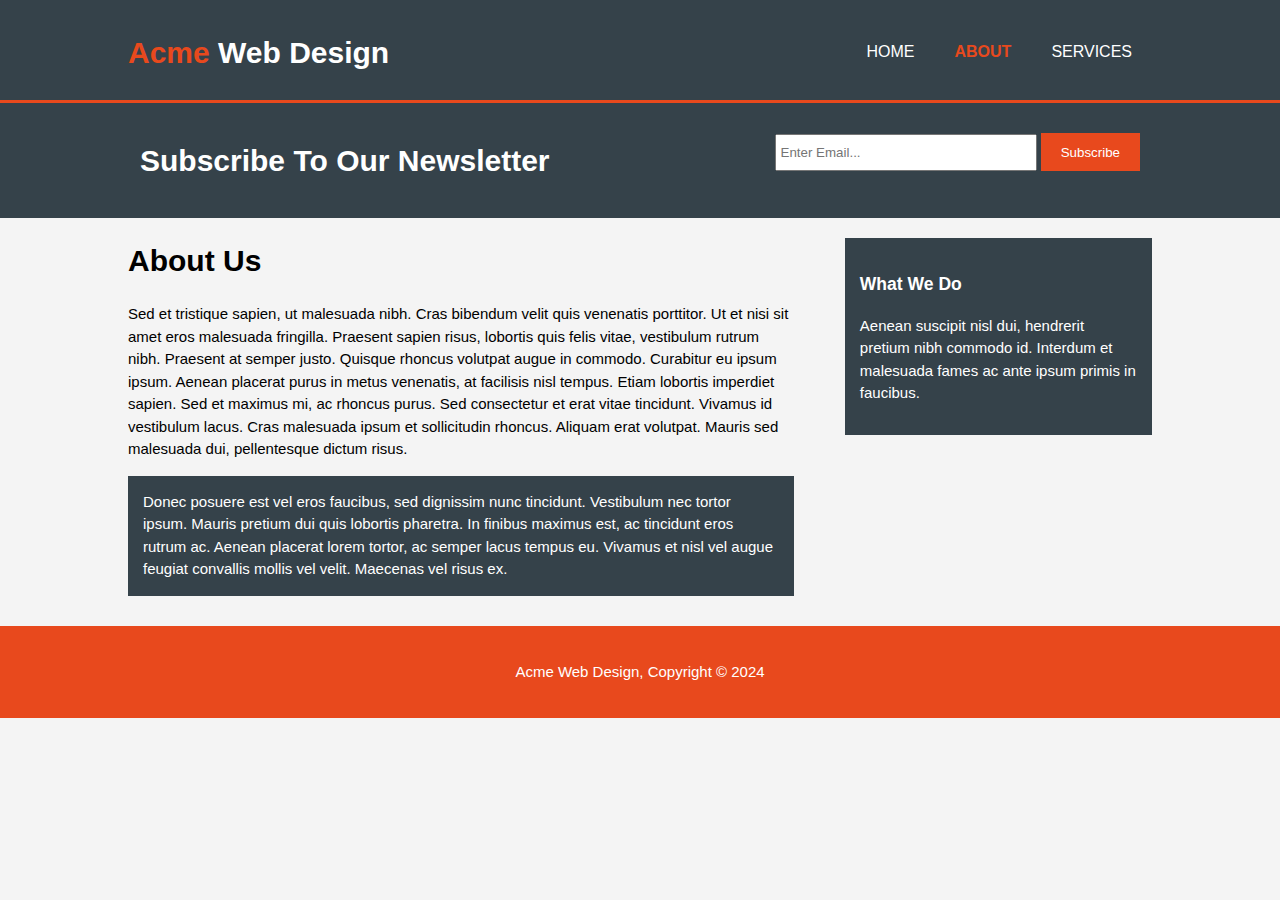
==== Website Project/JET-lab3-html-website/about.html @ ab47f1ed "Followed the video tutorial" ====
<!DOCTYPE html>
<html>
    <head>
        <meta charset="utf-8">
        <meta name="viewport" content="width=device-width">
        <meta name="decription" content="Affordable and professional web design">
        <meta name="keywords" content="web design, affordable web, professional">
        <meta name="author" content="Joshua Tourigny"> 
        <title> Acme Web Design | About </title>
        <link rel="stylesheet" href="./css/style.css">
    </head>
    <body>
        <header>
            <div class="container">
                <div id="branding">
                    <h1><span class="highlight">Acme</span> Web Design</h1>
                </div>
                <nav>
                    <ul>
                        <li><a href="index.html">Home</a> </li>
                        <li class="current"><a href="about.html">About</a> </li>
                        <li><a href="services.html">Services</a> </li>
                    </ul>
                </nav>
            </div>
        </header>

        <section id="newsletter">
            <div class="container">
                <h1>Subscribe To Our Newsletter</h1>
                <form>
                    <input type="email" placeholder="Enter Email...">
                    <button type="submit" class="button_1">Subscribe</button>
                </form>
            </div>
        </section>

        <section id="main">
            <div class="container">
                <article id="main-col">
                    <h1 class="page-title">About Us</h1>
                    <p>
                        Sed et tristique sapien, ut malesuada nibh. Cras bibendum velit quis venenatis porttitor. Ut et nisi sit amet eros malesuada fringilla. Praesent sapien risus, lobortis quis felis vitae, vestibulum rutrum nibh. Praesent at semper justo. Quisque rhoncus volutpat augue in commodo. Curabitur eu ipsum ipsum. Aenean placerat purus in metus venenatis, at facilisis nisl tempus. Etiam lobortis imperdiet sapien. Sed et maximus mi, ac rhoncus purus. Sed consectetur et erat vitae tincidunt. Vivamus id vestibulum lacus. Cras malesuada ipsum et sollicitudin rhoncus. Aliquam erat volutpat. Mauris sed malesuada dui, pellentesque dictum risus.
                    </p>
                    <p class="dark">
                        Donec posuere est vel eros faucibus, sed dignissim nunc tincidunt. Vestibulum nec tortor ipsum. Mauris pretium dui quis lobortis pharetra. In finibus maximus est, ac tincidunt eros rutrum ac. Aenean placerat lorem tortor, ac semper lacus tempus eu. Vivamus et nisl vel augue feugiat convallis mollis vel velit. Maecenas vel risus ex.
                    </p>
                </article>

                <aside id="sidebar">
                    <div class="dark">
                        <h3>What We Do</h3>
                        <p>
                            Aenean suscipit nisl dui, hendrerit pretium nibh commodo id. Interdum et malesuada fames ac ante ipsum primis in faucibus.
                        </p>
                    </div>
                </aside>
            </div>
        </section>

        <footer>
            <p>Acme Web Design, Copyright &copy; 2024</p>
        </footer>
    </body>
</html>
---- Website Project/JET-lab3-html-website/css/style.css ----
body{
    font: 15px/1.5 Arial, Helvetica, sans-serif;
    padding:0;
    margin:0;
    background-color:#f4f4f4
}

/* Global */
.container{
    width:80%;   
    margin:auto;
    overflow:hidden;
}

header ul{
    margin:0;
    padding:0;
}

.button_1{
    height:38px;
    background:#e8491d;
    border:0;
    padding-left:20px;
    padding-right:20px;
    color:#ffffff;   
}

.dark{
    padding:15px;
    background:#35424a;
    color:#ffffff;
    margin-top:10px;
    margin-bottom:10px;
}

/* Header **/
header{
    background:#35424a;
    color:#ffffff;
    padding-top:30px;
    min-height:70px;
    border-bottom:#e8491d 3px solid;
}

header a{
    color:#ffffff;
    text-decoration:none;
    text-transform: uppercase;
    font-size:16px;
}

header li{
    float:left;
    display:inline;
    padding: 0 20px 0 20px;
}

header #branding{
    float:left;
}

header #branding h1{
    margin:0;
}

header nav{
    float:right;
    margin-top:10px;
}

header .highlight, header .current a{
    color:#e8491d;
    font-weight:bold;
}

header a:hover{
    color:#cccccc;
    font-weight:bold;
}

/* Showcase */
#showcase{
    min-height:400px;
    background:url('../img/showcase.png') no-repeat 0;
    text-align:center;
    color:#ffffff;
}

#showcase{
    margin-top:100px;
    font-size:55px;
    margin-bottom:10px;
}

#showcase p{
    font-size:20px;
}

/* Newsletter */
#newsletter{
    padding:15px;
    color:#ffffff;
    background:#35424a;
}

#newsletter h1{
    float:left;
}

#newsletter form{
    float:right;
    margin-top:15px;
}

#newsletter input[type="email"]{
    padding:4px;
    height:25px;
    width:250px;
}

/* Boxes */
#boxes{
    margin-top:20px;
}

#boxes .box{
    float:left;
    text-align: center;
    width:30%;
    padding:10px;
}

#boxes .box img{
    width:90px;
}

/* Sidebar */
aside#sidebar{
    float:right;
    width:30%;
    margin-top:10px;
}

aside#sidebar .quote input, aside#sidebar .quote textarea{
    width:90%;
    padding:5px;

}

/* Main-col */
article#main-col{
    float:left;
    width:65%;
}

/* Services */
ul#services li{
    list-style: none;
    padding:20px;
    border: #cccccc solid 1px;
    margin-bottom:5px;
    background:#e6e6e6;

}

footer{
    padding:20px;
    margin-top:20px;
    color:#ffffff;
    background-color:#e8491d;
    text-align: center;
}

/* Media Queries */
@media(max-width: 768px){
    header #branding,
    header nav,
    header nav li,
    #newsletter h1,
    #newsletter form,
    #boxes .box,
    article#main-col,
    aside#sidebar{
        float:none;
        text-align:center;
        width:100%;
    }

    header{
        padding-bottom:20px;
    }

    #showcase h1{
        margin-top:40px;
    }

    #newsletter button, .quote button{
        display:block;
        width:100%;
    }

    #newsletter form input[type="email"], .quote input, .quote textarea{
        width:100%;
        margin-bottom:5px;
    }
}
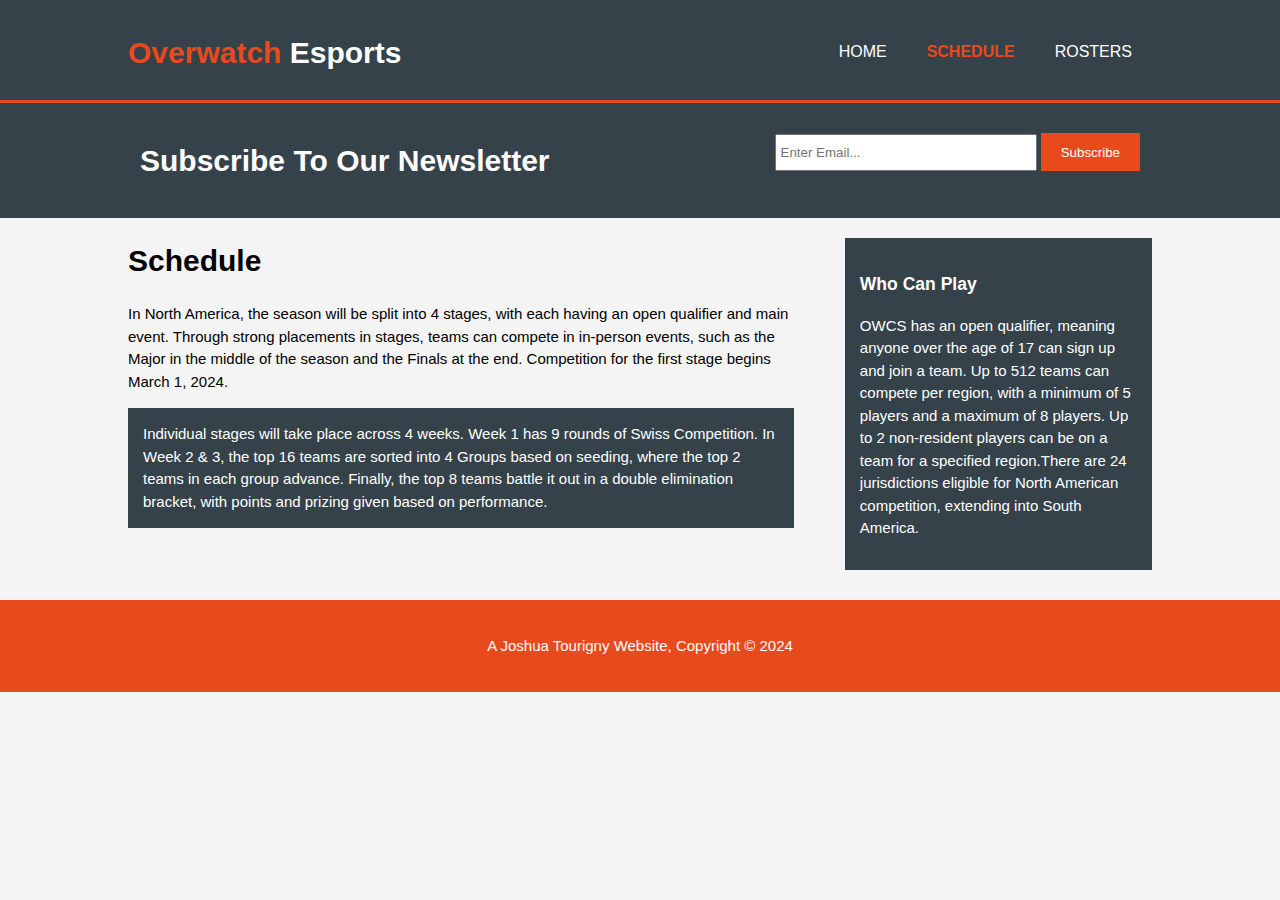
==== commit bdbf4d3f: "Personalized website. Changed Text and Images." ====
--- a/Website Project/JET-lab3-html-website/about.html
+++ b/Website Project/JET-lab3-html-website/about.html
@@ -5,25 +5,26 @@
         <meta name="viewport" content="width=device-width">
         <meta name="decription" content="Affordable and professional web design">
         <meta name="keywords" content="web design, affordable web, professional">
-        <meta name="author" content="Joshua Tourigny"> 
-        <title> Acme Web Design | About </title>
+        <meta name="author" content="Joshua Tourigny">
+        <title> OWCS | Schedule </title>
         <link rel="stylesheet" href="./css/style.css">
     </head>
     <body>
         <header>
             <div class="container">
                 <div id="branding">
-                    <h1><span class="highlight">Acme</span> Web Design</h1>
+                    <h1><span class="highlight">Overwatch</span> Esports</h1>
                 </div>
                 <nav>
                     <ul>
                         <li><a href="index.html">Home</a> </li>
-                        <li class="current"><a href="about.html">About</a> </li>
-                        <li><a href="services.html">Services</a> </li>
+                        <li class="current"><a href="about.html">Schedule</a> </li>
+                        <li><a href="services.html">Rosters</a> </li>
                     </ul>
                 </nav>
             </div>
         </header>
+
 
         <section id="newsletter">
             <div class="container">
@@ -35,31 +36,34 @@
             </div>
         </section>
 
+
         <section id="main">
             <div class="container">
                 <article id="main-col">
-                    <h1 class="page-title">About Us</h1>
+                    <h1 class="page-title">Schedule</h1>
                     <p>
-                        Sed et tristique sapien, ut malesuada nibh. Cras bibendum velit quis venenatis porttitor. Ut et nisi sit amet eros malesuada fringilla. Praesent sapien risus, lobortis quis felis vitae, vestibulum rutrum nibh. Praesent at semper justo. Quisque rhoncus volutpat augue in commodo. Curabitur eu ipsum ipsum. Aenean placerat purus in metus venenatis, at facilisis nisl tempus. Etiam lobortis imperdiet sapien. Sed et maximus mi, ac rhoncus purus. Sed consectetur et erat vitae tincidunt. Vivamus id vestibulum lacus. Cras malesuada ipsum et sollicitudin rhoncus. Aliquam erat volutpat. Mauris sed malesuada dui, pellentesque dictum risus.
+                        In North America, the season will be split into 4 stages, with each having an open qualifier and main event. Through strong placements in stages, teams can compete in in-person events, such as the Major in the middle of the season and the Finals at the end. Competition for the first stage begins March 1, 2024.
                     </p>
                     <p class="dark">
-                        Donec posuere est vel eros faucibus, sed dignissim nunc tincidunt. Vestibulum nec tortor ipsum. Mauris pretium dui quis lobortis pharetra. In finibus maximus est, ac tincidunt eros rutrum ac. Aenean placerat lorem tortor, ac semper lacus tempus eu. Vivamus et nisl vel augue feugiat convallis mollis vel velit. Maecenas vel risus ex.
+                        Individual stages will take place across 4 weeks. Week 1 has 9 rounds of Swiss Competition. In Week 2 & 3, the top 16 teams are sorted into 4 Groups based on seeding, where the top 2 teams in each group advance. Finally, the top 8 teams battle it out in a double elimination bracket, with points and prizing given based on performance.
                     </p>
                 </article>
 
+
                 <aside id="sidebar">
                     <div class="dark">
-                        <h3>What We Do</h3>
+                        <h3>Who Can Play</h3>
                         <p>
-                            Aenean suscipit nisl dui, hendrerit pretium nibh commodo id. Interdum et malesuada fames ac ante ipsum primis in faucibus.
+                            OWCS has an open qualifier, meaning anyone over the age of 17 can sign up and join a team. Up to 512 teams can compete per region, with a minimum of 5 players and a maximum of 8 players.  Up to 2 non-resident players can be on a team for a specified region.There are 24 jurisdictions eligible for North American competition, extending into South America.
                         </p>
                     </div>
                 </aside>
             </div>
         </section>
 
+
         <footer>
-            <p>Acme Web Design, Copyright &copy; 2024</p>
+            <p>A Joshua Tourigny Website, Copyright &copy; 2024</p>
         </footer>
     </body>
-</html>+</html>
--- a/Website Project/JET-lab3-html-website/css/style.css
+++ b/Website Project/JET-lab3-html-website/css/style.css
@@ -5,17 +5,20 @@
     background-color:#f4f4f4
 }
 
+
 /* Global */
 .container{
-    width:80%;   
+    width:80%;  
     margin:auto;
     overflow:hidden;
 }
+
 
 header ul{
     margin:0;
     padding:0;
 }
+
 
 .button_1{
     height:38px;
@@ -23,8 +26,9 @@
     border:0;
     padding-left:20px;
     padding-right:20px;
-    color:#ffffff;   
-}
+    color:#ffffff;  
+}
+
 
 .dark{
     padding:15px;
@@ -34,6 +38,7 @@
     margin-bottom:10px;
 }
 
+
 /* Header **/
 header{
     background:#35424a;
@@ -43,6 +48,7 @@
     border-bottom:#e8491d 3px solid;
 }
 
+
 header a{
     color:#ffffff;
     text-decoration:none;
@@ -50,42 +56,50 @@
     font-size:16px;
 }
 
+
 header li{
     float:left;
     display:inline;
     padding: 0 20px 0 20px;
 }
 
+
 header #branding{
     float:left;
 }
+
 
 header #branding h1{
     margin:0;
 }
+
 
 header nav{
     float:right;
     margin-top:10px;
 }
 
+
 header .highlight, header .current a{
     color:#e8491d;
     font-weight:bold;
 }
 
+
 header a:hover{
     color:#cccccc;
     font-weight:bold;
 }
 
+
 /* Showcase */
 #showcase{
     min-height:400px;
-    background:url('../img/showcase.png') no-repeat 0;
+    background:url('../img/owcs_banner4.png') no-repeat 0;
     text-align:center;
-    color:#ffffff;
-}
+    color:#1575be;
+}
+
 
 #showcase{
     margin-top:100px;
@@ -93,9 +107,11 @@
     margin-bottom:10px;
 }
 
+
 #showcase p{
     font-size:20px;
 }
+
 
 /* Newsletter */
 #newsletter{
@@ -104,14 +120,17 @@
     background:#35424a;
 }
 
+
 #newsletter h1{
     float:left;
 }
+
 
 #newsletter form{
     float:right;
     margin-top:15px;
 }
+
 
 #newsletter input[type="email"]{
     padding:4px;
@@ -119,11 +138,13 @@
     width:250px;
 }
 
+
 /* Boxes */
 #boxes{
     margin-top:20px;
 }
 
+
 #boxes .box{
     float:left;
     text-align: center;
@@ -131,9 +152,11 @@
     padding:10px;
 }
 
+
 #boxes .box img{
-    width:90px;
-}
+    width:210px;
+}
+
 
 /* Sidebar */
 aside#sidebar{
@@ -142,17 +165,21 @@
     margin-top:10px;
 }
 
+
 aside#sidebar .quote input, aside#sidebar .quote textarea{
     width:90%;
     padding:5px;
 
-}
+
+}
+
 
 /* Main-col */
 article#main-col{
     float:left;
     width:65%;
 }
+
 
 /* Services */
 ul#services li{
@@ -162,7 +189,14 @@
     margin-bottom:5px;
     background:#e6e6e6;
 
-}
+
+}
+
+
+ul#services li img{
+    width: 500px;
+}
+
 
 footer{
     padding:20px;
@@ -171,6 +205,7 @@
     background-color:#e8491d;
     text-align: center;
 }
+
 
 /* Media Queries */
 @media(max-width: 768px){
@@ -187,21 +222,25 @@
         width:100%;
     }
 
+
     header{
         padding-bottom:20px;
     }
 
+
     #showcase h1{
         margin-top:40px;
     }
+
 
     #newsletter button, .quote button{
         display:block;
         width:100%;
     }
 
+
     #newsletter form input[type="email"], .quote input, .quote textarea{
         width:100%;
         margin-bottom:5px;
     }
-}+}
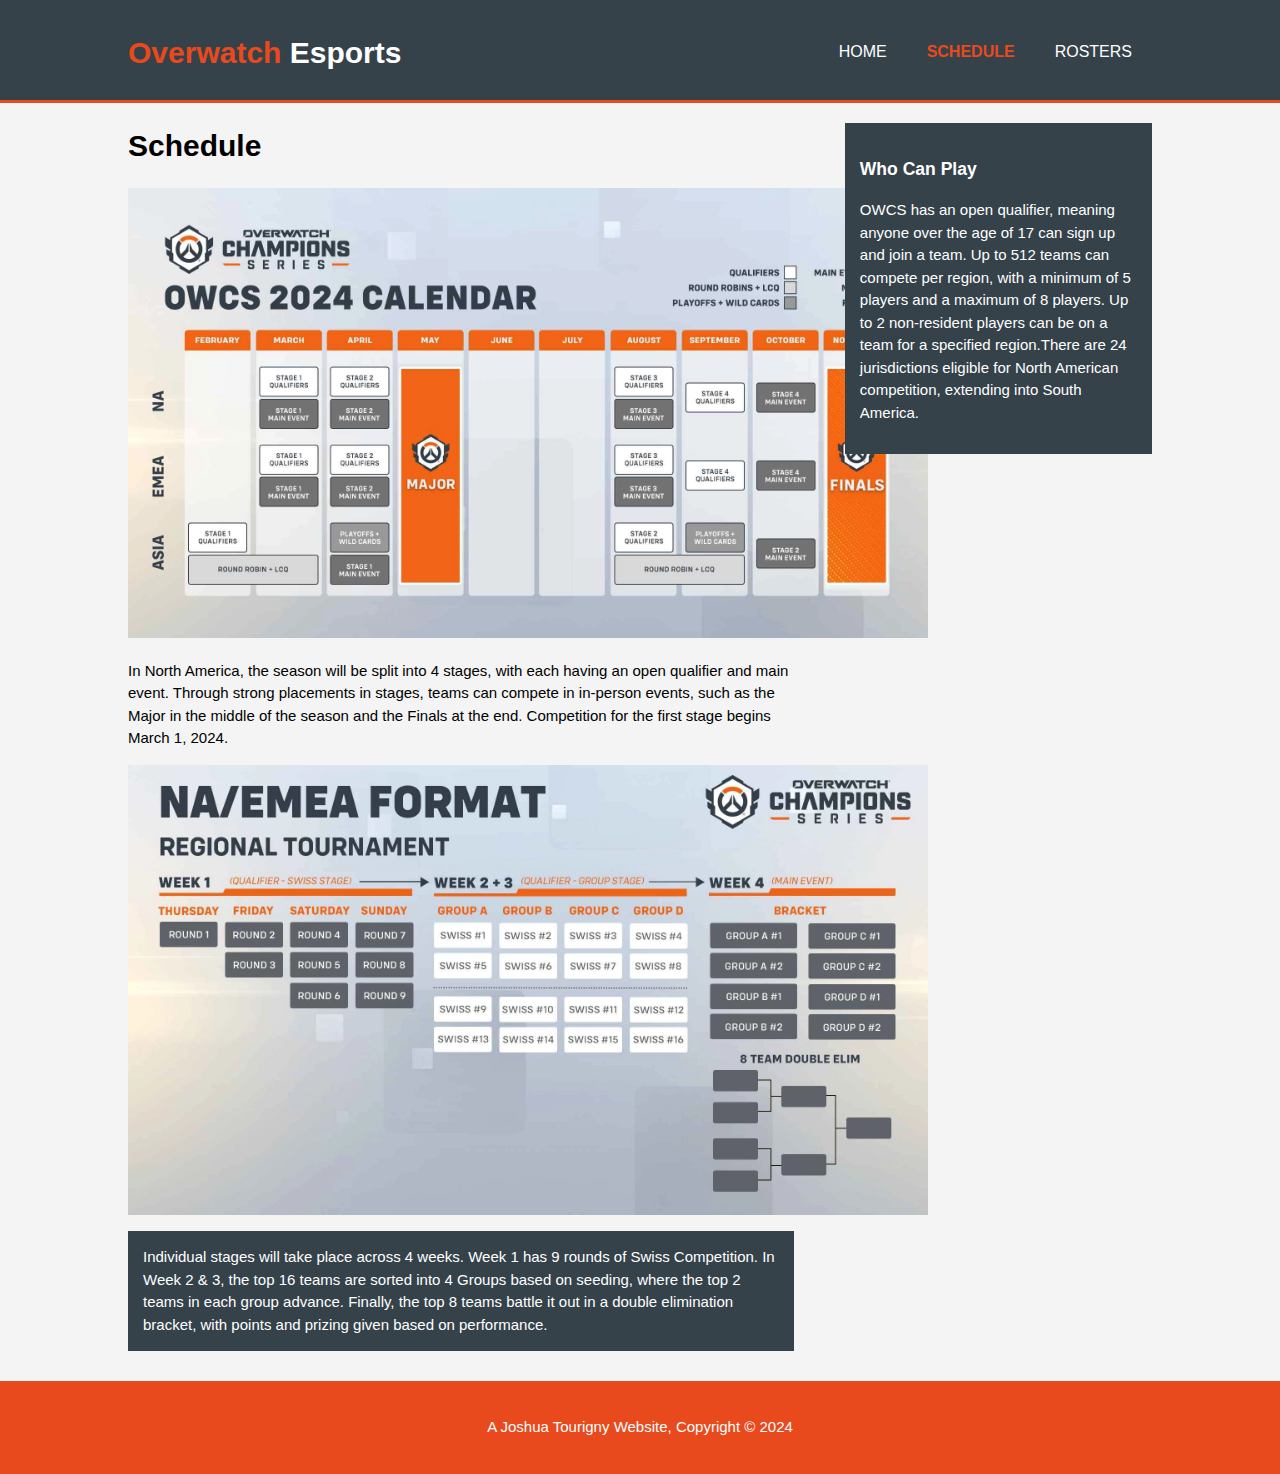
==== commit 682c75f6: "Removed unnecessary elements. Added more graphics." ====
--- a/Website Project/JET-lab3-html-website/about.html
+++ b/Website Project/JET-lab3-html-website/about.html
@@ -26,24 +26,18 @@
         </header>
 
 
-        <section id="newsletter">
-            <div class="container">
-                <h1>Subscribe To Our Newsletter</h1>
-                <form>
-                    <input type="email" placeholder="Enter Email...">
-                    <button type="submit" class="button_1">Subscribe</button>
-                </form>
-            </div>
-        </section>
+        
 
 
         <section id="main">
             <div class="container">
                 <article id="main-col">
                     <h1 class="page-title">Schedule</h1>
+                    <img src="./img/owcs_calender.png">
                     <p>
                         In North America, the season will be split into 4 stages, with each having an open qualifier and main event. Through strong placements in stages, teams can compete in in-person events, such as the Major in the middle of the season and the Finals at the end. Competition for the first stage begins March 1, 2024.
                     </p>
+                    <img src="./img/owcs_format.png">
                     <p class="dark">
                         Individual stages will take place across 4 weeks. Week 1 has 9 rounds of Swiss Competition. In Week 2 & 3, the top 16 teams are sorted into 4 Groups based on seeding, where the top 2 teams in each group advance. Finally, the top 8 teams battle it out in a double elimination bracket, with points and prizing given based on performance.
                     </p>
--- a/Website Project/JET-lab3-html-website/css/style.css
+++ b/Website Project/JET-lab3-html-website/css/style.css
@@ -178,6 +178,10 @@
 article#main-col{
     float:left;
     width:65%;
+}
+
+article#main-col img{
+    width:800px;
 }
 
 
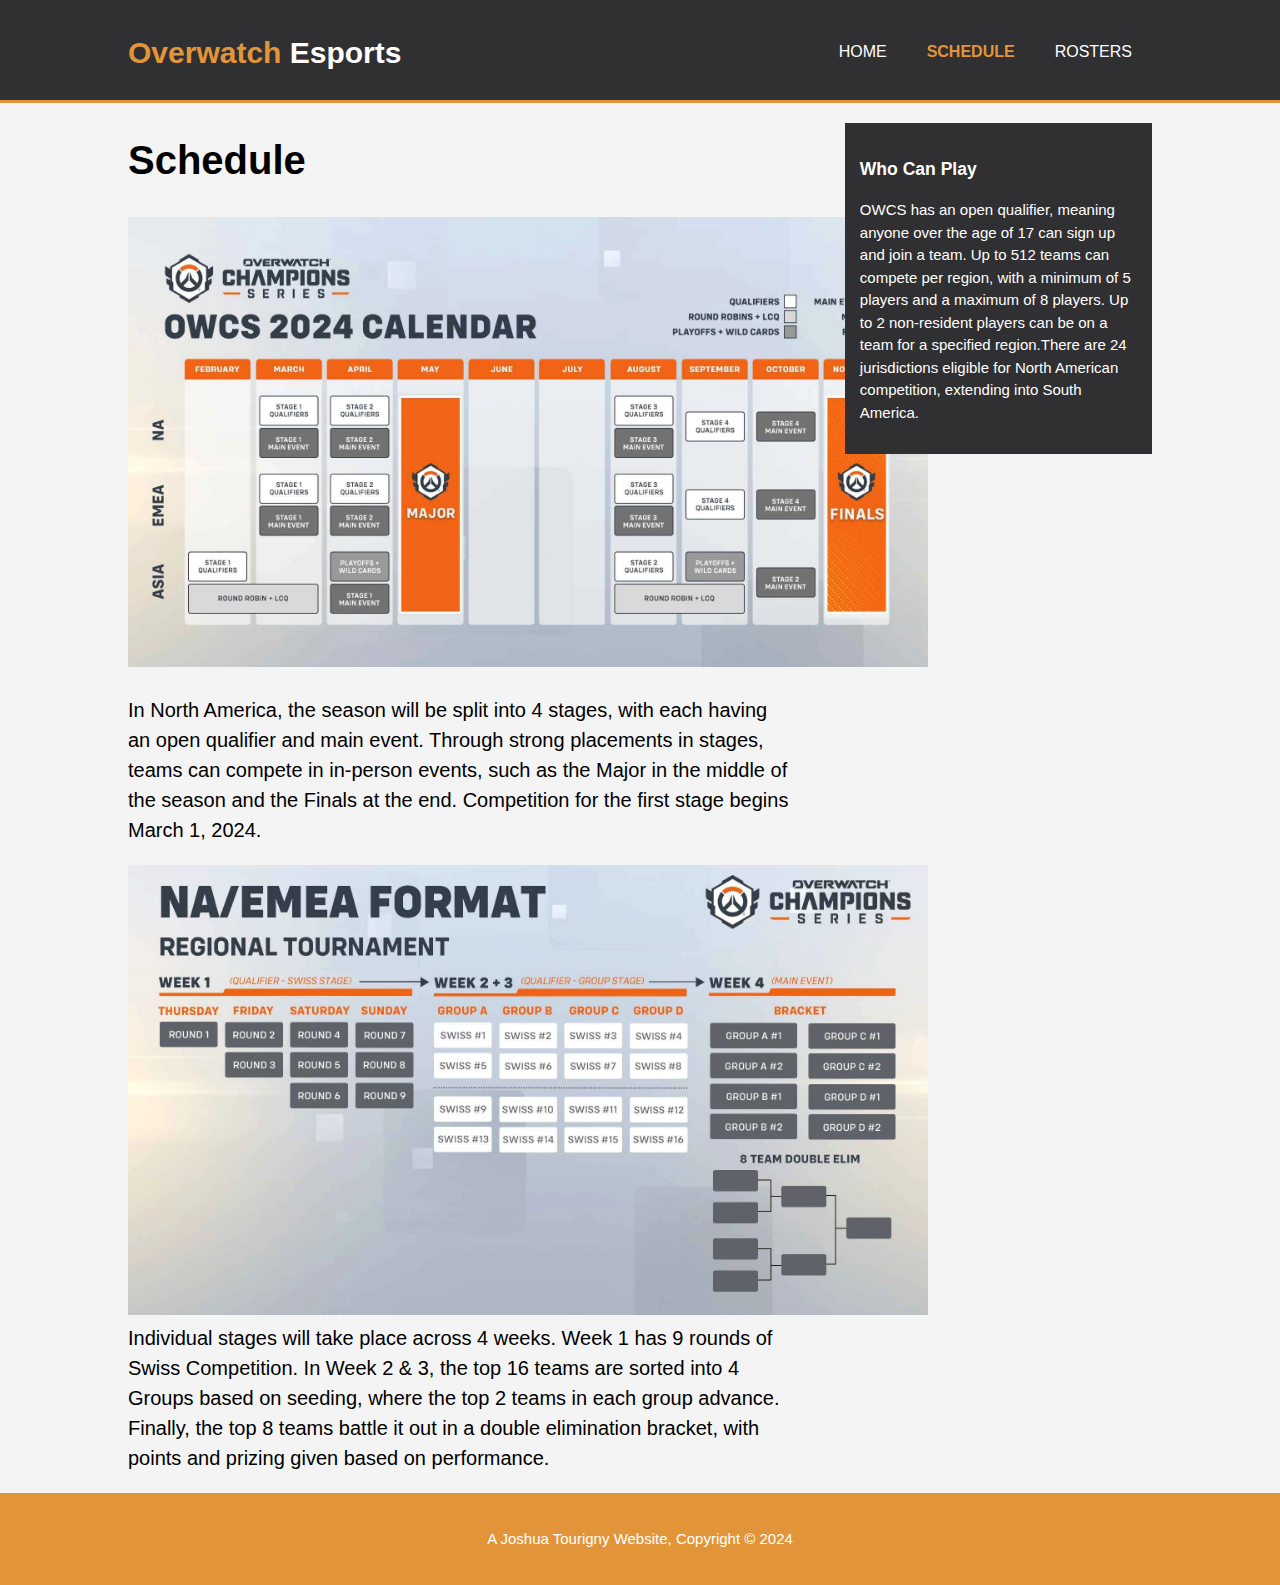
==== commit ec27a642: "Updated. Final Version." ====
--- a/Website Project/JET-lab3-html-website/about.html
+++ b/Website Project/JET-lab3-html-website/about.html
@@ -25,10 +25,6 @@
             </div>
         </header>
 
-
-        
-
-
         <section id="main">
             <div class="container">
                 <article id="main-col">
@@ -38,9 +34,7 @@
                         In North America, the season will be split into 4 stages, with each having an open qualifier and main event. Through strong placements in stages, teams can compete in in-person events, such as the Major in the middle of the season and the Finals at the end. Competition for the first stage begins March 1, 2024.
                     </p>
                     <img src="./img/owcs_format.png">
-                    <p class="dark">
                         Individual stages will take place across 4 weeks. Week 1 has 9 rounds of Swiss Competition. In Week 2 & 3, the top 16 teams are sorted into 4 Groups based on seeding, where the top 2 teams in each group advance. Finally, the top 8 teams battle it out in a double elimination bracket, with points and prizing given based on performance.
-                    </p>
                 </article>
 
 
@@ -55,7 +49,6 @@
             </div>
         </section>
 
-
         <footer>
             <p>A Joshua Tourigny Website, Copyright &copy; 2024</p>
         </footer>
--- a/Website Project/JET-lab3-html-website/css/style.css
+++ b/Website Project/JET-lab3-html-website/css/style.css
@@ -22,7 +22,7 @@
 
 .button_1{
     height:38px;
-    background:#e8491d;
+    background:#e29538;
     border:0;
     padding-left:20px;
     padding-right:20px;
@@ -32,7 +32,7 @@
 
 .dark{
     padding:15px;
-    background:#35424a;
+    background:#302f31;
     color:#ffffff;
     margin-top:10px;
     margin-bottom:10px;
@@ -41,11 +41,11 @@
 
 /* Header **/
 header{
-    background:#35424a;
+    background:#302f31;
     color:#ffffff;
     padding-top:30px;
     min-height:70px;
-    border-bottom:#e8491d 3px solid;
+    border-bottom:#e29538 3px solid;
 }
 
 
@@ -81,7 +81,7 @@
 
 
 header .highlight, header .current a{
-    color:#e8491d;
+    color:#e29538;
     font-weight:bold;
 }
 
@@ -97,19 +97,24 @@
     min-height:400px;
     background:url('../img/owcs_banner4.png') no-repeat 0;
     text-align:center;
-    color:#1575be;
+    color:#302f31;
 }
 
 
 #showcase{
-    margin-top:100px;
+    margin-top:50px;
     font-size:55px;
     margin-bottom:10px;
 }
 
+#showcase h1{
+    background-color:#e6e6e6;
+}
 
 #showcase p{
     font-size:20px;
+    background-color:#e6e6e6;
+    color:#302f31;
 }
 
 
@@ -117,7 +122,7 @@
 #newsletter{
     padding:15px;
     color:#ffffff;
-    background:#35424a;
+    background:#302f31;
 }
 
 
@@ -178,6 +183,7 @@
 article#main-col{
     float:left;
     width:65%;
+    font-size:20px;
 }
 
 article#main-col img{
@@ -206,7 +212,7 @@
     padding:20px;
     margin-top:20px;
     color:#ffffff;
-    background-color:#e8491d;
+    background-color:#e29538;
     text-align: center;
 }
 
